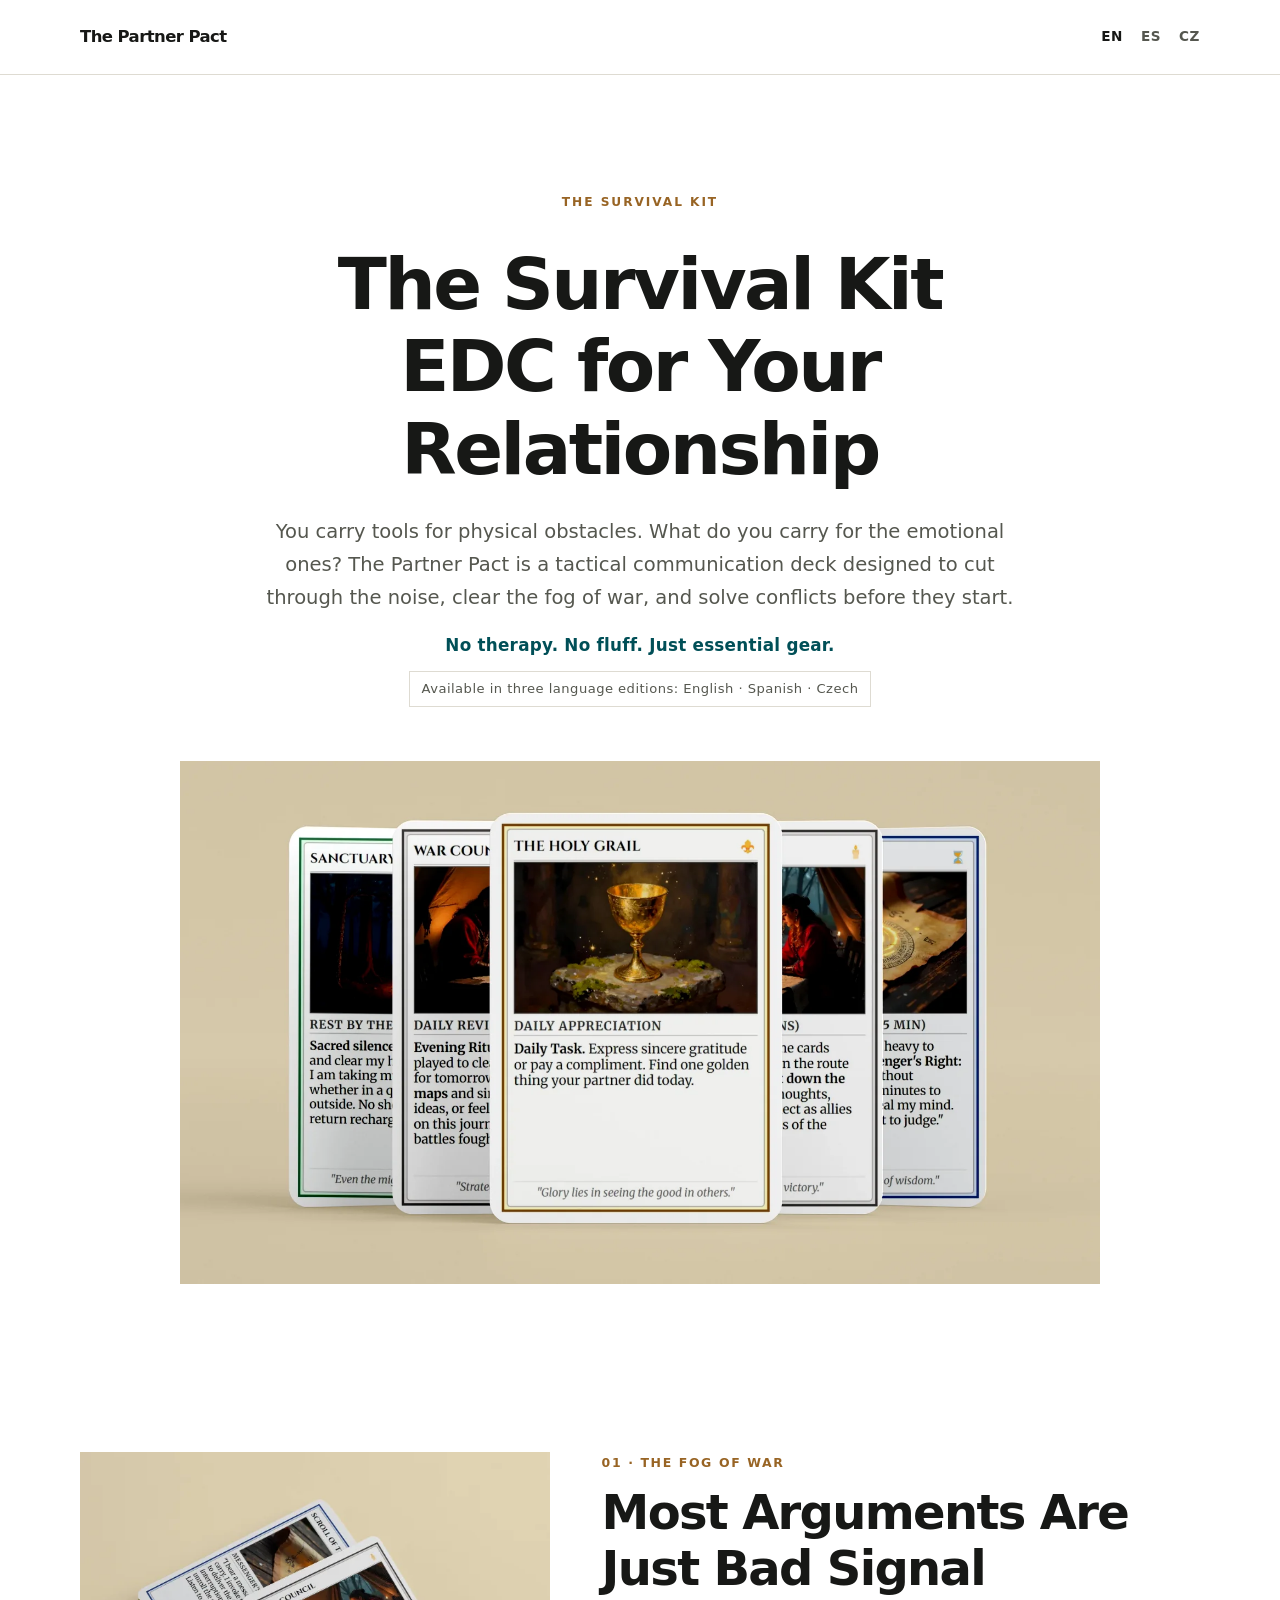
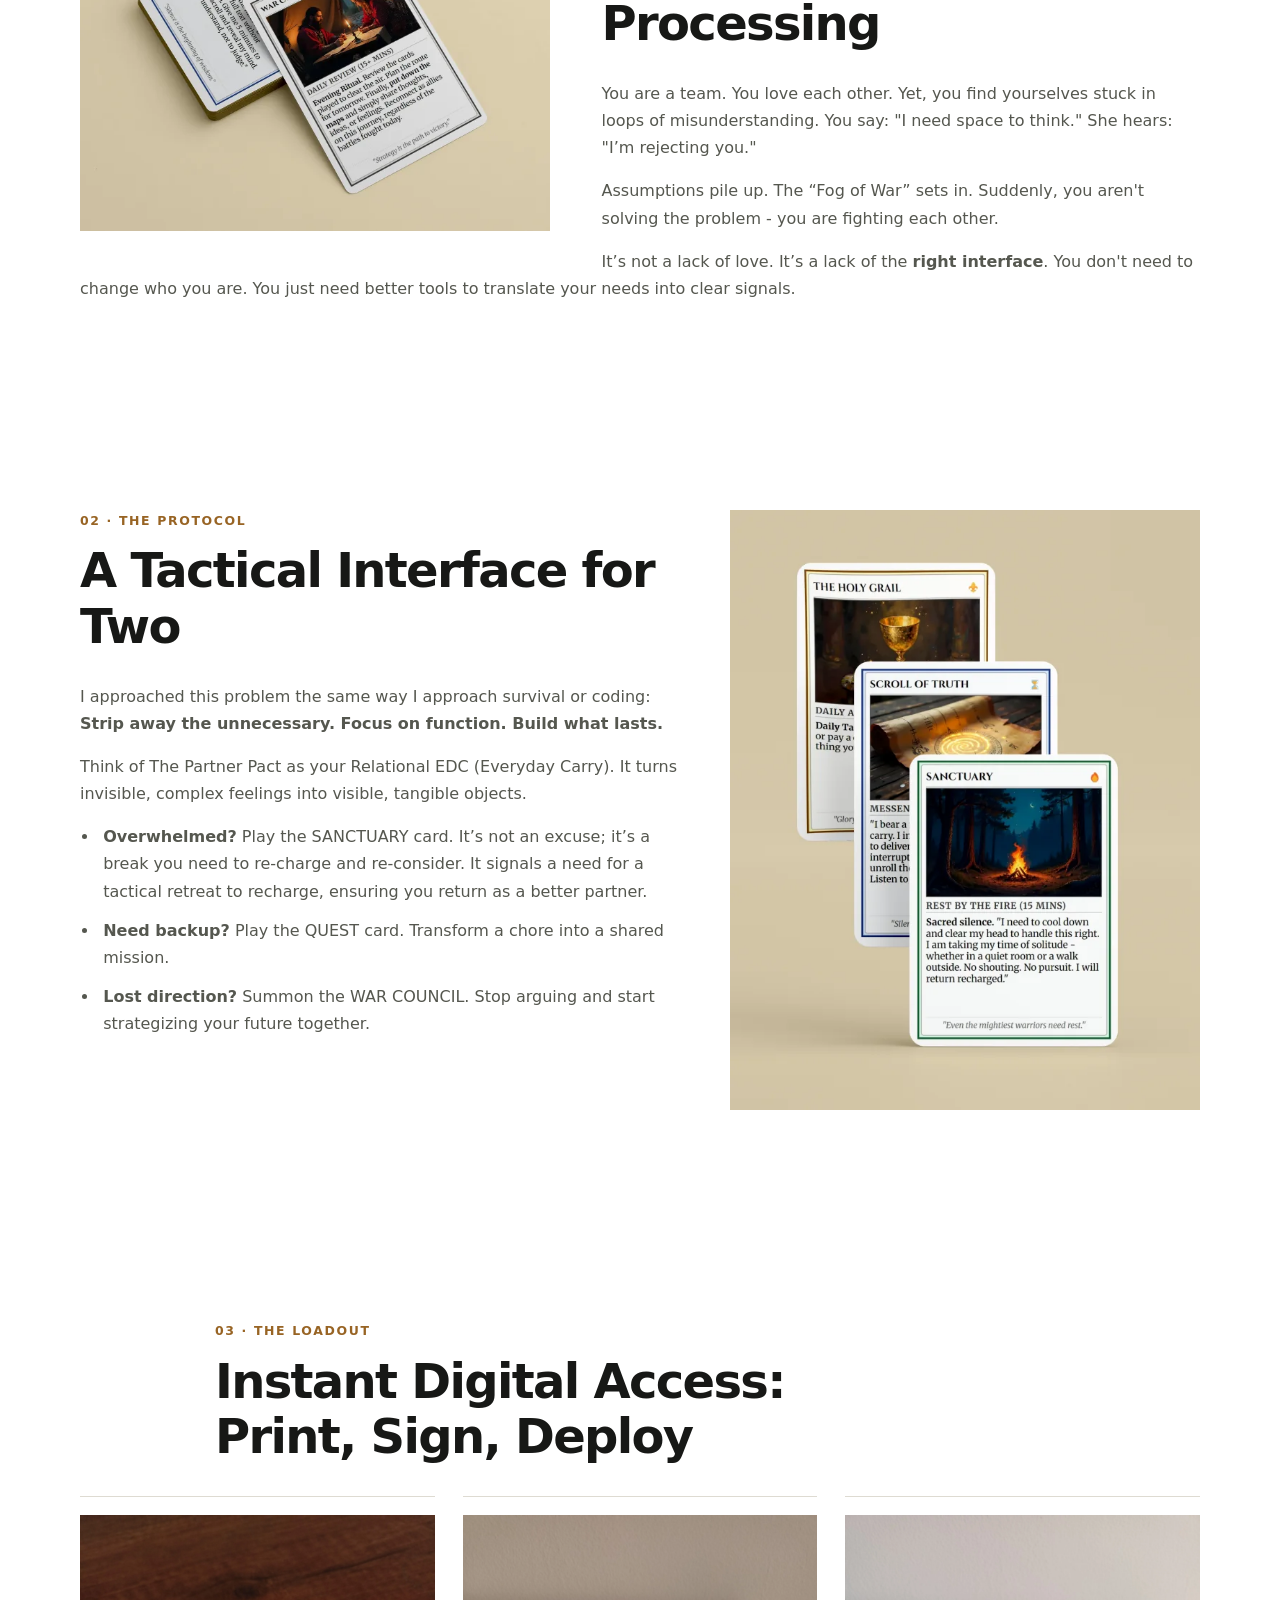
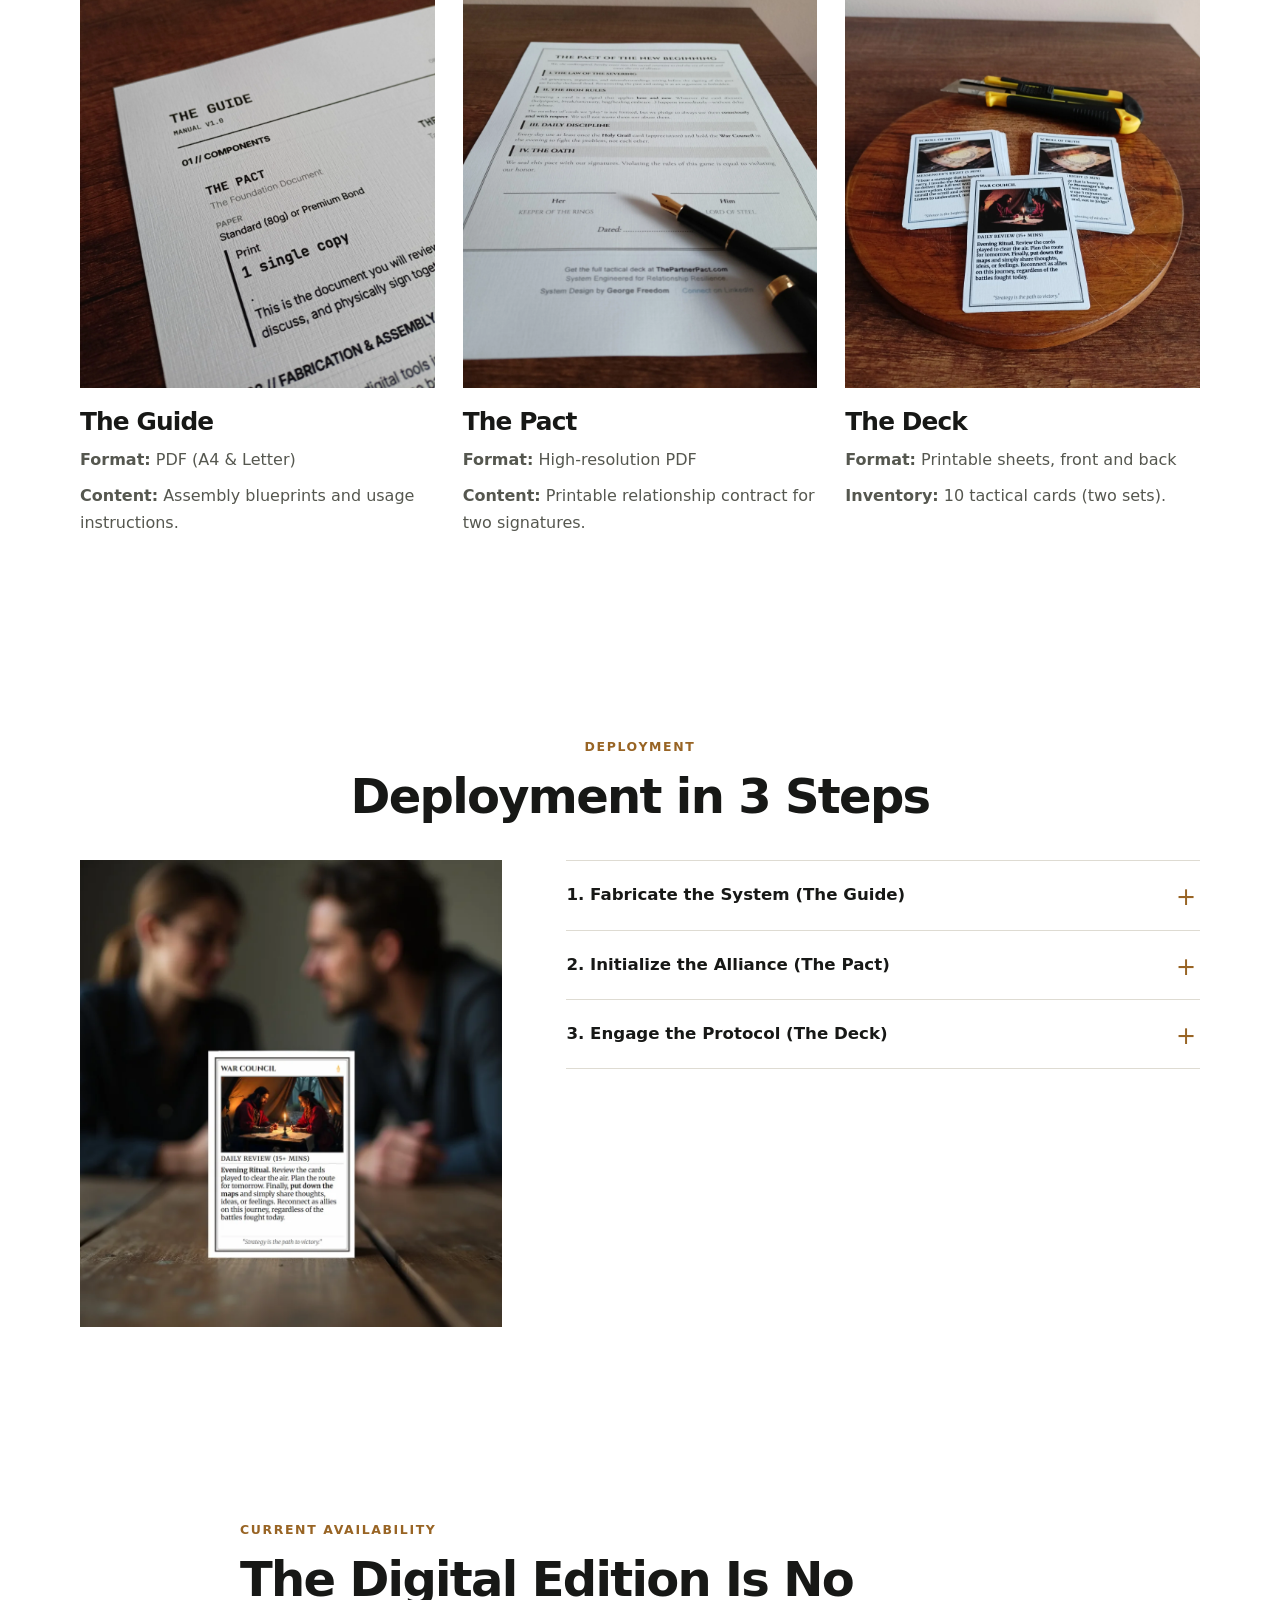
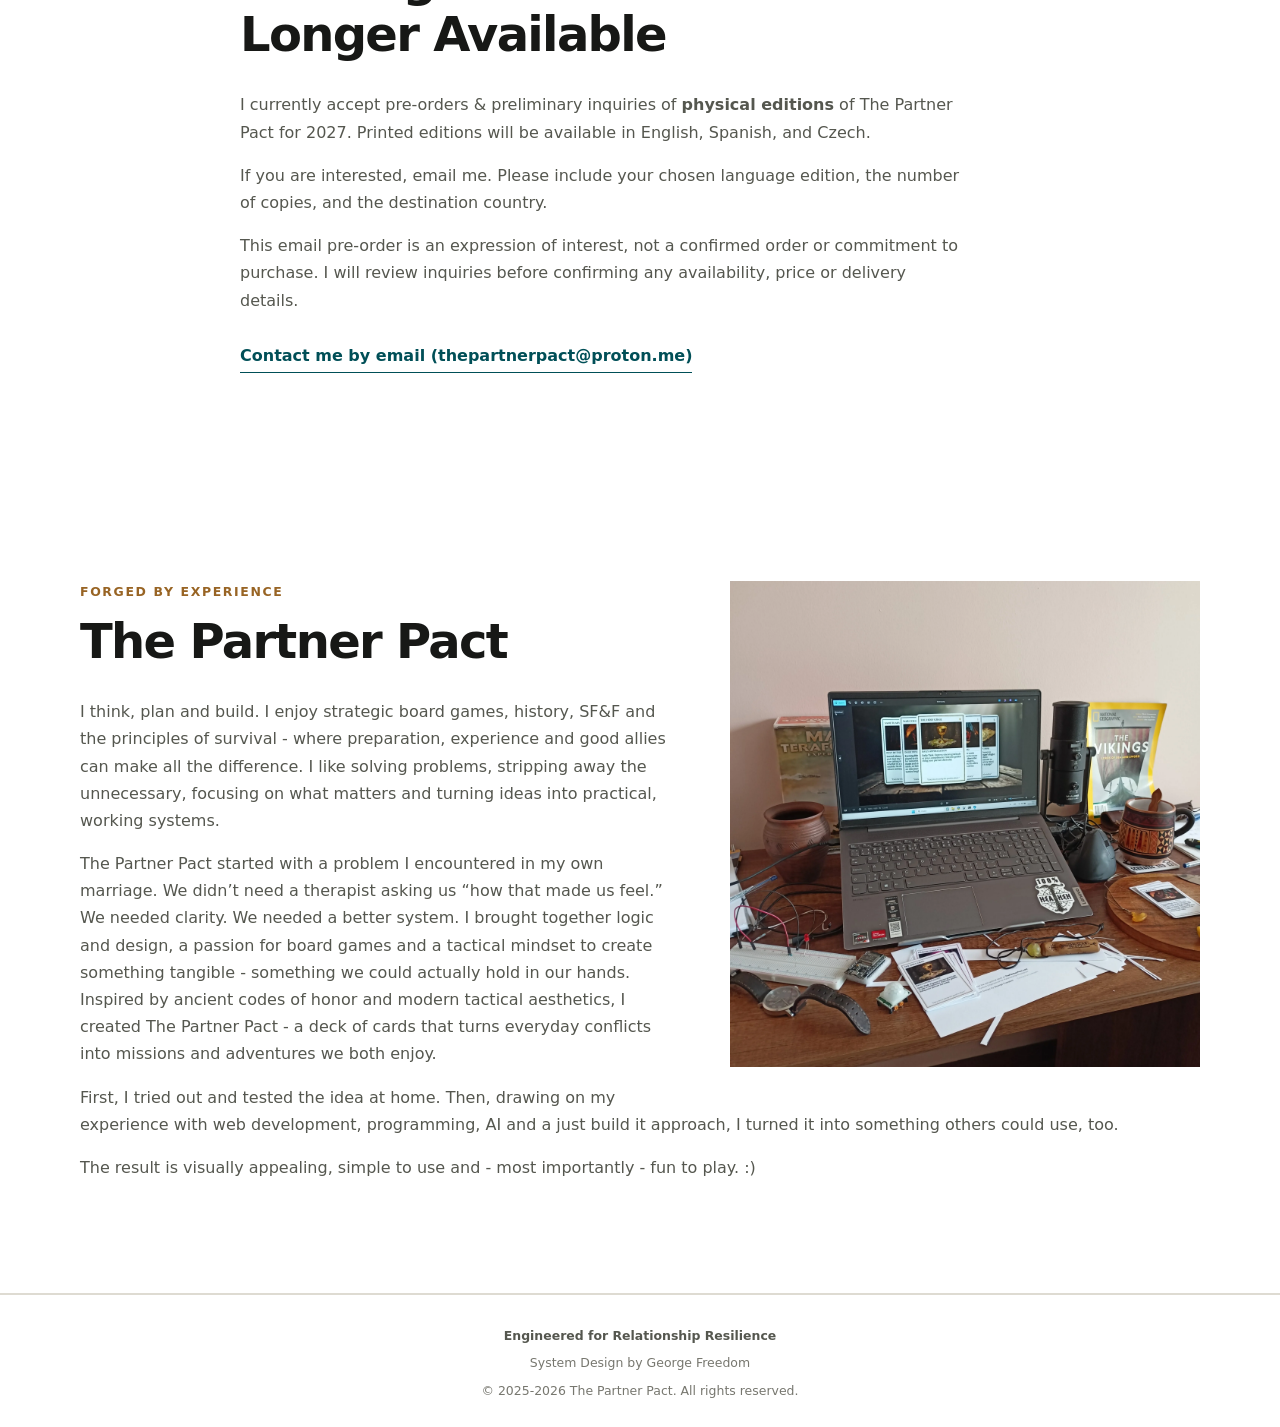
==== index.html @ 32f77688 "Add files via upload" ====
<!doctype html>
<html lang="en">

<head>
  <meta charset="utf-8">
  <meta name="viewport" content="width=device-width, initial-scale=1">
  <meta name="description" content="A tactical communication deck designed to help couples cut through the noise 
  and solve conflicts before they start.">
  <meta name="theme-color" content="#fbfaf7">

  <title>The Partner Pact - Tactical Communication for Couples</title>
  <link rel="icon" href="assets/img/favicon.png" type="image/png">
  <link rel="stylesheet" href="assets/css/style.css">
</head>

<body>
  <!-- Header: brand on the left, language navigation on the right. -->
  <header class="site-header">
    <div class="container header-inner">
      <a class="brand" href="/">The Partner Pact</a>
      <nav class="nav" aria-label="Language navigation">
        <a href="/" aria-current="page" lang="en">EN</a>
        <a href="es/" lang="es">ES</a>
        <a href="cz/" lang="cs">CZ</a>
      </nav>
    </div>
  </header>

  <main>
    <!-- HERO -->
    <section class="hero">
      <div class="container">
        <span class="eyebrow">The Survival Kit</span>
        <h1>The Survival Kit<br>EDC for Your Relationship</h1>
        <p class="lead">You carry tools for physical obstacles. What do you carry for the emotional ones? 
          The Partner Pact is a tactical communication deck designed to cut through the noise, clear the fog of war, 
          and solve conflicts before they start.</p>
        <p class="support support-tagline">No therapy. No fluff. Just essential gear.</p>
        <p class="support support-languages">Available in three language editions: English · Spanish · Czech</p>
        <div class="hero-gallery">
          <img src="assets/img/hero-deck.webp" alt="The Partner Pact deck of communication cards" fetchpriority="high">
        </div>
      </div>
    </section>

    <!-- 1. Fog of War -->
    <section class="section">
      <div class="container text-wrap text-wrap-left">
        <!-- Image left, text right. -->
        <div class="visual">
          <img src="assets/img/war-council.webp" alt="Two cards from The Partner Pact deck" loading="lazy">
        </div>
        <div class="wrap-copy">
          <p class="kicker">01 · The Fog of War</p>
          <h2>Most Arguments Are Just Bad Signal Processing</h2>
          <p>You are a team. You love each other. Yet, you find yourselves stuck in loops of misunderstanding. 
            You say: "I need space to think." She hears: "I’m rejecting you."</p>
          <p>Assumptions pile up. The “Fog of War” sets in. Suddenly, you aren't solving the problem - 
            you are fighting each other.</p>
          <p>It’s not a lack of love. It’s a lack of the <strong>right interface</strong>. You don't need to change who you are. 
            You just need better tools to translate your needs into clear signals.</p>
        </div>
      </div>
    </section>

    <!-- 2. PROTOCOL -->
    <section class="section alt">
      <div class="container text-wrap text-wrap-right">
        <!-- Image right, text left. -->
        <div class="visual">
          <img src="assets/img/fog-cards.webp" alt="The Partner Pact tactical cards - Sanctuary card" loading="lazy">
        </div>
        <div class="wrap-copy">
          <p class="kicker">02 · The Protocol</p>
          <h2>A Tactical Interface for Two</h2>
          <p>I approached this problem the same way I approach survival or coding: <strong>Strip away the unnecessary. 
            Focus on function. Build what lasts.</strong></p>
          <p>Think of The Partner Pact as your Relational EDC (Everyday Carry). It turns invisible, complex feelings 
            into visible, tangible objects.</p>
          <ul class="bullets">
            <li><strong>Overwhelmed?</strong> Play the SANCTUARY card. It’s not an excuse; it’s a break you need to 
              re-charge and re-consider. It signals a need for a tactical retreat to recharge, ensuring you return 
              as a better partner.</li>
            <li><strong>Need backup?</strong> Play the QUEST card. Transform a chore into a shared mission.</li>
            <li><strong>Lost direction?</strong> Summon the WAR COUNCIL. Stop arguing and start strategizing your future 
              together.</li>
          </ul>
        </div>
      </div>
    </section>

    <!-- 3. LOADOUT: show the three components -->
    <section class="section">
      <div class="container">
        <div class="loadout-heading">
          <p class="kicker">03 · The Loadout</p>
          <h2>Instant Digital Access: Print, Sign, Deploy</h2>
        </div>

        <div class="product-grid">
          <article class="product-item">
            <img src="assets/img/guide.webp" alt="The Guide - printable assembly blueprints" loading="lazy">
            <h3>The Guide</h3>
            <p><strong>Format:</strong> PDF (A4 &amp; Letter)</p>
            <p><strong>Content:</strong> Assembly blueprints and usage instructions.</p>
          </article>

          <article class="product-item">
            <img src="assets/img/pact.webp" alt="The Pact - printable relationship agreement" loading="lazy">
            <h3>The Pact</h3>
            <p><strong>Format:</strong> High-resolution PDF</p>
            <p><strong>Content:</strong> Printable relationship contract for two signatures.</p>
          </article>

          <article class="product-item">
            <img src="assets/img/deck.webp" alt="The Deck - printable tactical cards" loading="lazy">
            <h3>The Deck</h3>
            <p><strong>Format:</strong> Printable sheets, front and back</p>
            <p><strong>Inventory:</strong> 10 tactical cards (two sets).</p>
          </article>
        </div>
      </div>
    </section>

    <!-- 4. DEPLOYMENT -->
    <section class="section alt">
      <div class="container">
        <div class="section-head center">
          <p class="kicker">Deployment</p>
          <h2>Deployment in 3 Steps</h2>
        </div>

        <!-- Image left, instructions on the right. -->
        <div class="deployment-layout">
          <div class="visual">
            <img src="assets/img/sealed.webp" alt="The Partner Pact sealed product" loading="lazy">
          </div>
          <div class="steps">
            <details>
              <summary>1. Fabricate the System (The Guide)</summary>
              <div class="details-content">
                <p>First, download <strong>The Guide</strong>. It contains the blueprints and assembly instructions. 
                  Follow them to print and cut two full sets of <strong>The Deck</strong> - one equipment set for you, 
                  and one for your partner.</p>
              </div>
            </details>
            <details>
              <summary>2. Initialize the Alliance (The Pact)</summary>
              <div class="details-content">
                <p>Sit down together and read <strong>The Pact</strong>. Sign it to officially shift your dynamic from 
                  “opponents” to “allies.” This ritual confirms you are now facing challenges together, not against each other.</p>
              </div>
            </details>
            <details>
              <summary>3. Engage the Protocol (The Deck)</summary>
              <div class="details-content">
                <p>Start the action. Don’t overthink words or guess feelings - simply play a card from your deck. 
                  Whether you need a pause, a hug, or support, the card signals your needs instantly without the drama.</p>
              </div>
            </details>
          </div>
        </div>
      </div>
    </section>

    <!-- PHYSICAL EDITIONS -->
    <section class="section alt">
      <div class="container availability">
        <p class="kicker">Current Availability</p>
        <h2>The Digital Edition Is No Longer Available</h2>
        <p>I currently accept pre-orders & preliminary inquiries of <strong>physical editions</strong> of The Partner Pact 
          for 2027. Printed editions will be available in English, Spanish, and Czech.</p>
        <p>If you are interested, email me. Please include your chosen language edition, the number of copies, 
          and the destination country.</p>
        <p>This email pre-order is an expression of interest, not a confirmed order or commitment to purchase. 
          I will review inquiries before confirming any availability, price or delivery details.</p>
        <p class="availability-contact">
          <a href="mailto:thepartnerpact@proton.me?subject=The%20Partner%20Pact%20%E2%80%94%20Preliminary%20Inquiry">
            Contact me by email (thepartnerpact@proton.me)
          </a>
        </p>
      </div>
    </section>

    <!-- ABOUT -->
    <section class="section">
      <div class="container text-wrap text-wrap-right">
        <!-- Image right, text left. -->
        <div class="visual">
          <img src="assets/img/about.webp" alt="My workspace and materials for The Partner Pact" loading="lazy">
        </div>
        <div class="wrap-copy">
          <p class="kicker">Forged by Experience</p>
          <h2>The Partner Pact</h2>
          <p>I think, plan and build. I enjoy strategic board games, history, SF&F and the principles of survival 
            - where preparation, experience and good allies can make all the difference. 
            I like solving problems, stripping away the unnecessary, focusing on what matters and turning ideas into practical, 
            working systems.</p>
          <p>The Partner Pact started with a problem I encountered in my own marriage. 
            We didn’t need a therapist asking us “how that made us feel.” We needed clarity. We needed a better system. 
            I brought together logic and design, a passion for board games and a tactical mindset to create something tangible 
            - something we could actually hold in our hands. Inspired by ancient codes of honor and modern tactical aesthetics, 
            I created The Partner Pact - a deck of cards that turns everyday conflicts into missions and adventures 
            we both enjoy.</p>
          <p>First, I tried out and tested the idea at home. Then, drawing on my experience with web development, 
            programming, AI and a just build it approach, I turned it into something others could use, too.</p>
          <p>The result is visually appealing, simple to use and - most importantly - fun to play. :)</p>
        </div>
      </div>
    </section>

    
  </main>

  <!-- FOOTER -->
  <footer class="site-footer">
    <div class="container">
      <p class="footer-note">Engineered for Relationship Resilience</p>
      <p class="footer-note">System Design by George Freedom</p>
      <p class="footer-note">© 2025-2026 The Partner Pact. All rights reserved.</p>
    </div>
  </footer>

</body>
</html>
---- assets/css/style.css ----
/* THE PARTNER PACT — core site styles
   Plain CSS, deliberately small and dependency-free.
   Keep shared design values here so visual changes stay easy to manage. */

/* 1. Shared design values */
:root {
  color-scheme: light;
  --ink: #171816;
  --muted: #55574f;
  --paper: #fff;
  --sand: #d4c6a5;
  --brown: #986424;
  --teal: #006d77;
  --teal-dark: #004f57;
  --line: #dedbd2;
  --max: 1120px;
}

* {
  box-sizing: border-box;
}

html {
  scroll-behavior: smooth;
}

/* 2. Global layout, typography, images, and links */
body {
  margin: 0;
  color: var(--ink);
  background: var(--paper);
  font-family: "Lexend", system-ui, -apple-system, BlinkMacSystemFont, "Segoe UI", sans-serif;
  font-size: 16px;
  line-height: 1.7;
}

img {
  display: block;
  max-width: 100%;
  height: auto;
}

a {
  color: var(--teal);
  text-underline-offset: .18em;
}

a:hover {
  color: var(--teal-dark);
}

h1,
h2,
h3,
p {
  margin-top: 0;
}

h1,
h2,
h3 {
  line-height: 1.15;
  letter-spacing: -.035em;
}

h1 {
  max-width: 900px;
  margin: .25em auto;
  font-size: clamp(2.5rem, 6vw, 4.5rem);
}

h2 {
  margin-bottom: .6em;
  font-size: clamp(2rem, 4vw, 3rem);
}

h3 {
  margin-bottom: .45em;
  font-size: clamp(1.2rem, 2.4vw, 1.55rem);
}

p {
  color: var(--muted);
}

.container {
  width: min(var(--max), calc(100% - 40px));
  margin-inline: auto;
}

/* 3. Header and three-language navigation */
.site-header {
  border-bottom: 1px solid var(--line);
  background: var(--paper);
}

.header-inner {
  display: flex;
  min-height: 74px;
  align-items: center;
  justify-content: space-between;
  gap: 24px;
}

.brand {
  color: var(--ink);
  font-size: 1.03rem;
  font-weight: 700;
  letter-spacing: -.035em;
  text-decoration: none;
  white-space: nowrap;
}

.nav {
  display: flex;
  flex-wrap: wrap;
  align-items: center;
  justify-content: flex-end;
  gap: 18px;
}

.nav a {
  color: var(--muted);
  font-size: .85rem;
  font-weight: 700;
  letter-spacing: .04em;
  text-decoration: none;
}

.nav a:hover,
.nav a[aria-current="page"] {
  color: var(--ink);
}

/* 4. Hero: centered introduction and large product image */
.hero {
  padding: clamp(64px, 10vw, 112px) 0 72px;
  text-align: center;
}

.eyebrow {
  display: inline-block;
  margin-bottom: 12px;
  color: var(--brown);
  font-size: .76rem;
  font-weight: 700;
  letter-spacing: .16em;
  text-transform: uppercase;
}

.hero .lead {
  max-width: 760px;
  margin: 24px auto 0;
  font-size: clamp(1.03rem, 2vw, 1.22rem);
}

.hero .support {
margin: 16px 0 0;
}

.hero .support-tagline {
color: var(--teal-dark);
font-size: 1.05rem;
font-weight: 700;
letter-spacing: .015em;
}

.hero .support-languages {
display: inline-block;
margin-top: 12px;
padding: 6px 12px;
border: 1px solid var(--line);
color: var(--muted);
font-size: .82rem;
font-weight: 500;
letter-spacing: .035em;
}

.hero-gallery {
  max-width: 920px;
  margin: 54px auto 0;
}

.hero-gallery img {
  width: 100%;
}

/* 5. Sections and image/text layouts
   On wider screens, the image floats beside the text.
   On small screens, the image moves above the text. */
.section {
  padding: clamp(60px, 8vw, 96px) 0;
}

.section.alt {
  background: var(--paper);
}

.text-wrap::after {
  display: table;
  clear: both;
  content: "";
}

.text-wrap .visual {
  width: 42%;
  max-width: 480px;
  margin-bottom: 18px;
}

.text-wrap .visual img {
  width: 100%;
}

.text-wrap-left .visual {
  float: left;
  margin-right: clamp(24px, 4vw, 54px);
}

.text-wrap-right .visual {
  float: right;
  margin-left: clamp(24px, 4vw, 54px);
}

.kicker {
  margin-bottom: 12px;
  color: var(--brown);
  font-size: .78rem;
  font-weight: 700;
  letter-spacing: .13em;
  text-transform: uppercase;
}

.bullets {
  padding-left: 1.2rem;
  color: var(--muted);
}

.bullets li {
  margin: .75em 0;
  padding-left: .25em;
}

/* 6. Loadout: three non-clickable product components */
.loadout-heading {
  max-width: 850px;
  margin: 0 auto 32px;
}

.loadout-heading h2 {
  max-width: 720px;
}

.product-grid {
  display: grid;
  grid-template-columns: repeat(3, minmax(0, 1fr));
  align-items: start;
  gap: 28px;
}

.product-item {
  min-width: 0;
  padding-top: 18px;
  border-top: 1px solid var(--line);
}

.product-item img {
  width: 100%;
  aspect-ratio: 3 / 4;
  object-fit: contain;
  object-position: center;
  margin-bottom: 20px;
  background: transparent;
}

.product-item h3 {
  margin-bottom: 10px;
}

.product-item p {
  margin-bottom: 8px;
}

/* 7. Deployment: image beside expandable instructions */
.section-head {
  max-width: 760px;
  margin: 0 auto 36px;
}

.section-head.center {
  text-align: center;
}

.deployment-layout {
  display: grid;
  grid-template-columns: minmax(0, .8fr) minmax(0, 1.2fr);
  align-items: start;
  gap: clamp(28px, 5vw, 64px);
}

.deployment-layout .visual img {
  width: 100%;
}

.steps {
  width: 100%;
  border-top: 1px solid var(--line);
}

details {
  border-bottom: 1px solid var(--line);
}

summary {
  position: relative;
  padding: 20px 36px 20px 0;
  cursor: pointer;
  font-size: 1.04rem;
  font-weight: 650;
  list-style: none;
}

summary::-webkit-details-marker {
  display: none;
}

/* Plus/minus indicator for each expandable step. */
summary::after {
  position: absolute;
  top: 16px;
  right: 4px;
  color: var(--brown);
  font-size: 1.5rem;
  font-weight: 400;
  content: "+";
}

details[open] summary::after {
  content: "−";
}

.details-content {
  max-width: 760px;
  padding: 0 32px 20px 0;
}

.details-content p:last-child {
  margin-bottom: 0;
}

/* 8. Physical editions: a simple, centered availability notice. */
.availability {
max-width: 800px;
}

.availability h2 {
max-width: 720px;
}

.availability p {
max-width: 720px;
}

.availability-contact {
margin-top: 28px;
}

.availability-contact a {
display: inline-block;
padding-bottom: 3px;
border-bottom: 1px solid currentColor;
color: var(--teal);
font-weight: 600;
text-decoration: none;
}

.availability-contact a {
color: var(--teal-dark);
}

/* 9. Quiet divider and centered footer */
main {
  border-bottom: 1px solid var(--line);
}

.site-footer {
  padding: 30px 0 26px;
  border-top: 1px solid var(--line);
  text-align: center;
}

.site-footer .container {
  display: flex;
  flex-direction: column;
  align-items: center;
  gap: 6px;
}

.footer-note {
  margin: 0;
  color: #77776f;
  font-size: .78rem;
}

.footer-note:first-child {
  color: var(--muted);
  font-weight: 600;
}

/* 10. Mobile layout: stack content and product components */
@media (max-width: 720px) {
  .container {
    width: min(var(--max), calc(100% - 28px));
  }

  .header-inner {
    min-height: 66px;
    align-items: flex-start;
    flex-direction: column;
    justify-content: center;
    gap: 8px;
    padding: 12px 0;
  }

  .nav {
    justify-content: flex-start;
    gap: 16px;
  }

  .hero {
    padding-top: 60px;
  }

  .hero-gallery {
    margin-top: 38px;
  }

  .text-wrap .visual,
  .text-wrap-left .visual,
  .text-wrap-right .visual {
    float: none;
    width: 100%;
    max-width: 560px;
    margin: 0 auto 24px;
  }

  .product-grid {
    grid-template-columns: 1fr;
    gap: 32px;
  }

  /* On phones, each product image sits beside its description. */
  .product-item {
    display: grid;
    grid-template-columns: minmax(110px, 34%) 1fr;
    align-items: start;
    column-gap: 18px;
  }

  .product-item img {
    grid-row: span 3;
    margin-bottom: 0;
  }

  .product-item h3 {
    margin-bottom: 8px;
  }

  .product-item p {
    font-size: .92rem;
  }

  .deployment-layout {
    grid-template-columns: 1fr;
    gap: 24px;
  }

  .deployment-layout .visual {
    max-width: 560px;
  }

  .section {
    padding: 58px 0;
  }

  .download-links {
    align-items: stretch;
    flex-direction: column;
  }
}

/* Respect users who prefer reduced motion. */
@media (prefers-reduced-motion: reduce) {
  html {
    scroll-behavior: auto;
  }

  *,
  *::before,
  *::after {
    transition-duration: .01ms !important;
    animation-duration: .01ms !important;
  }
}
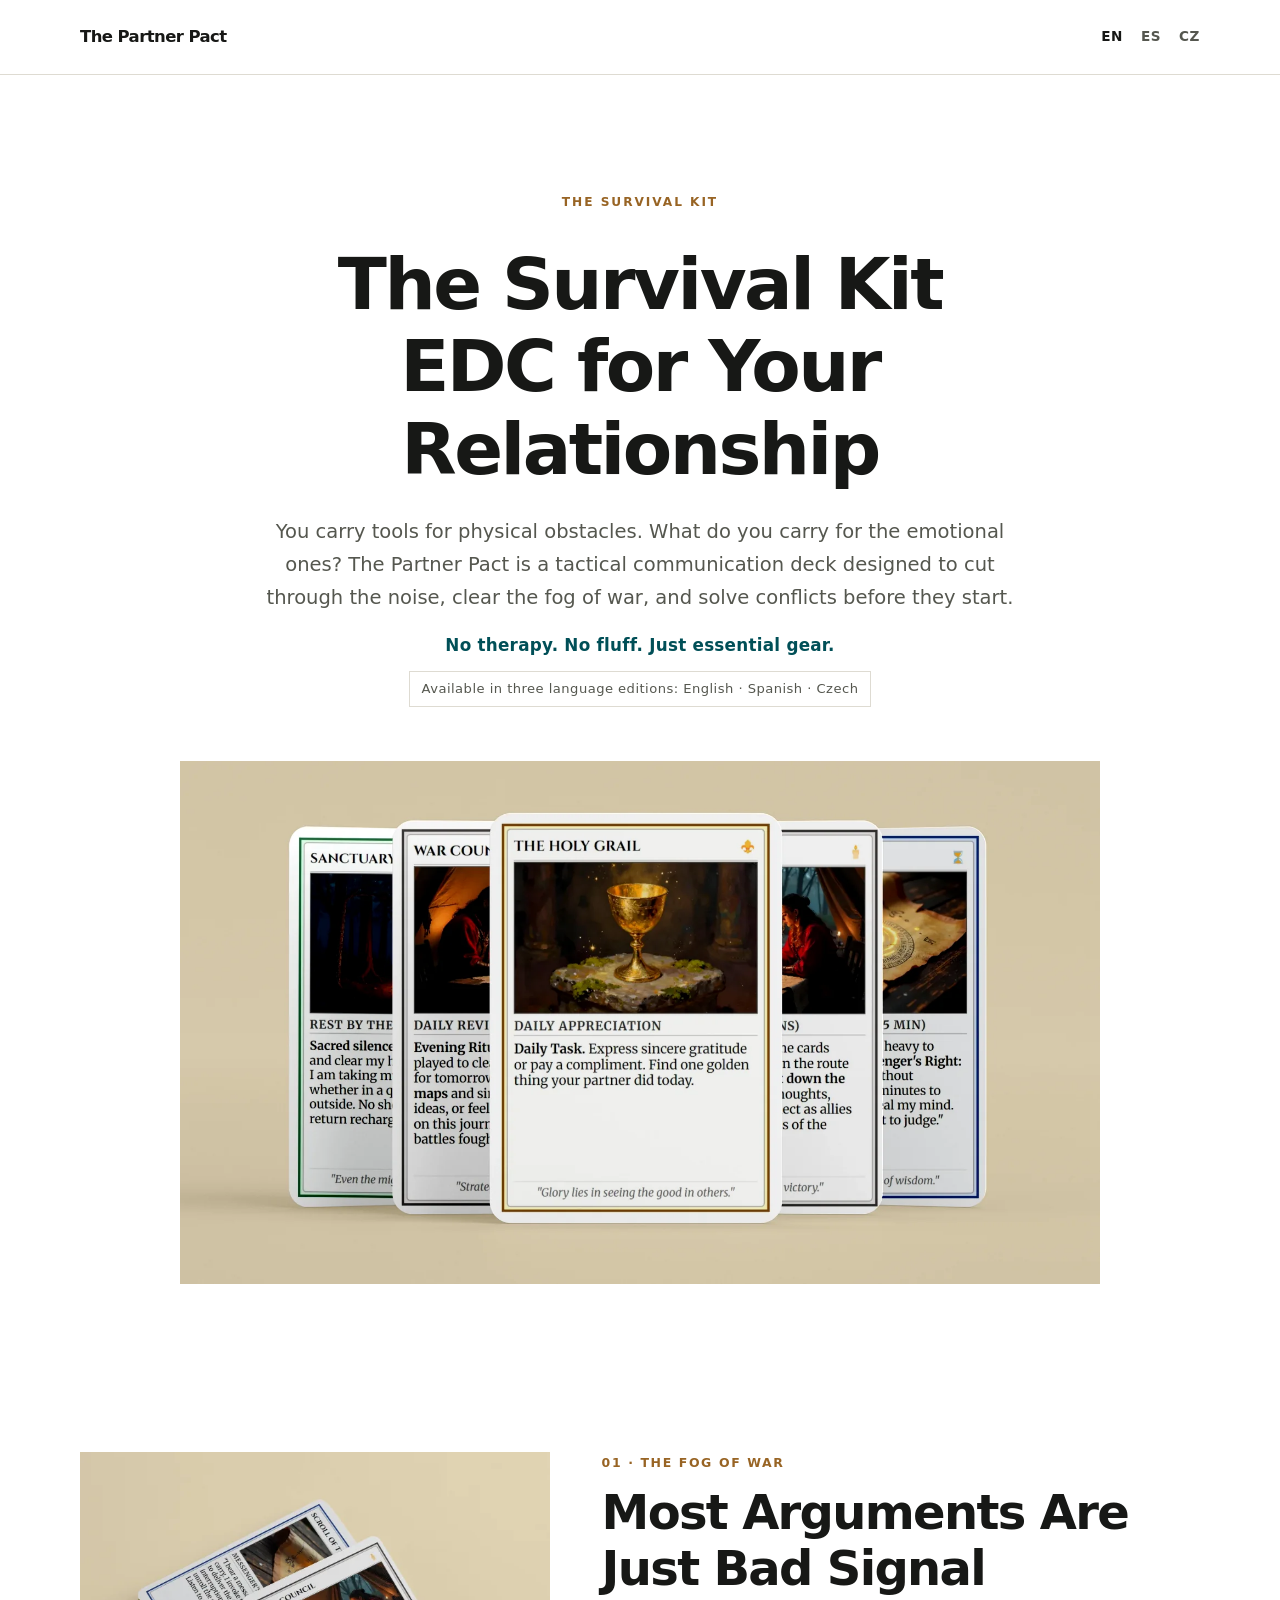
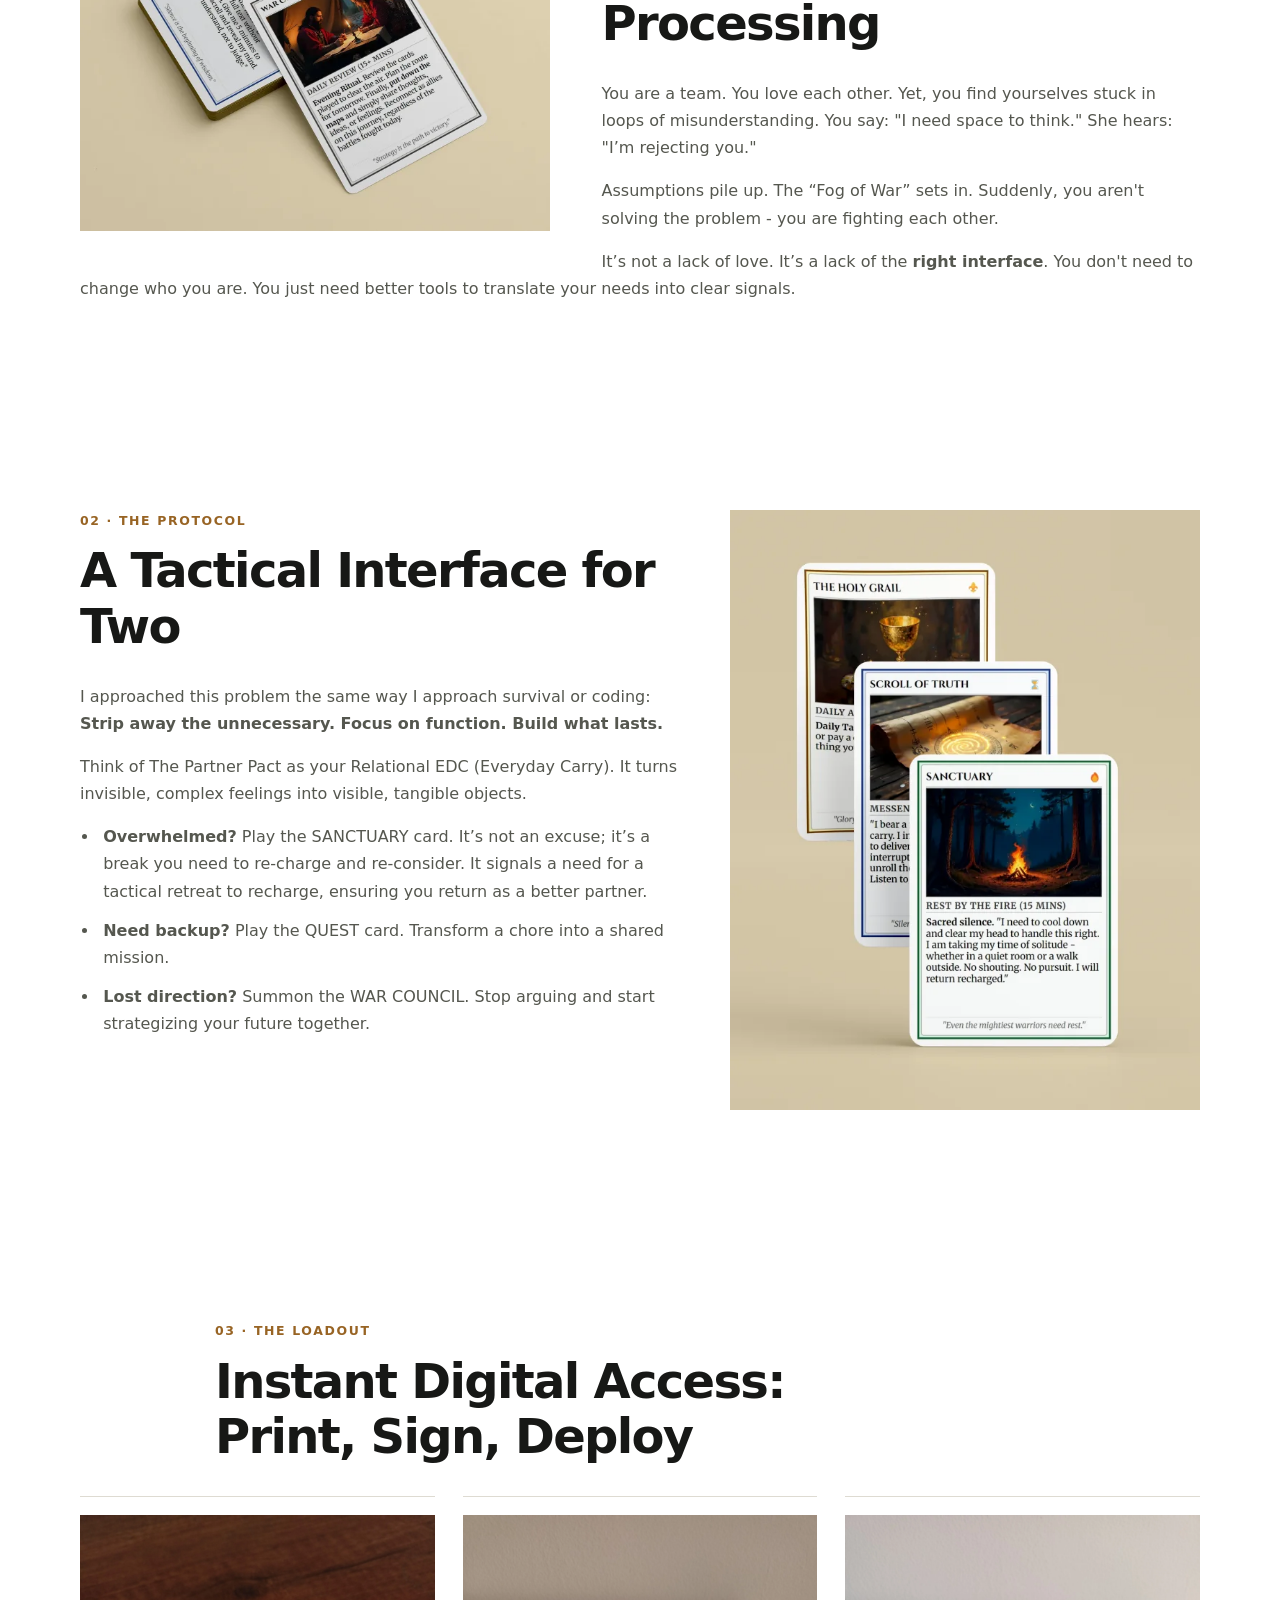
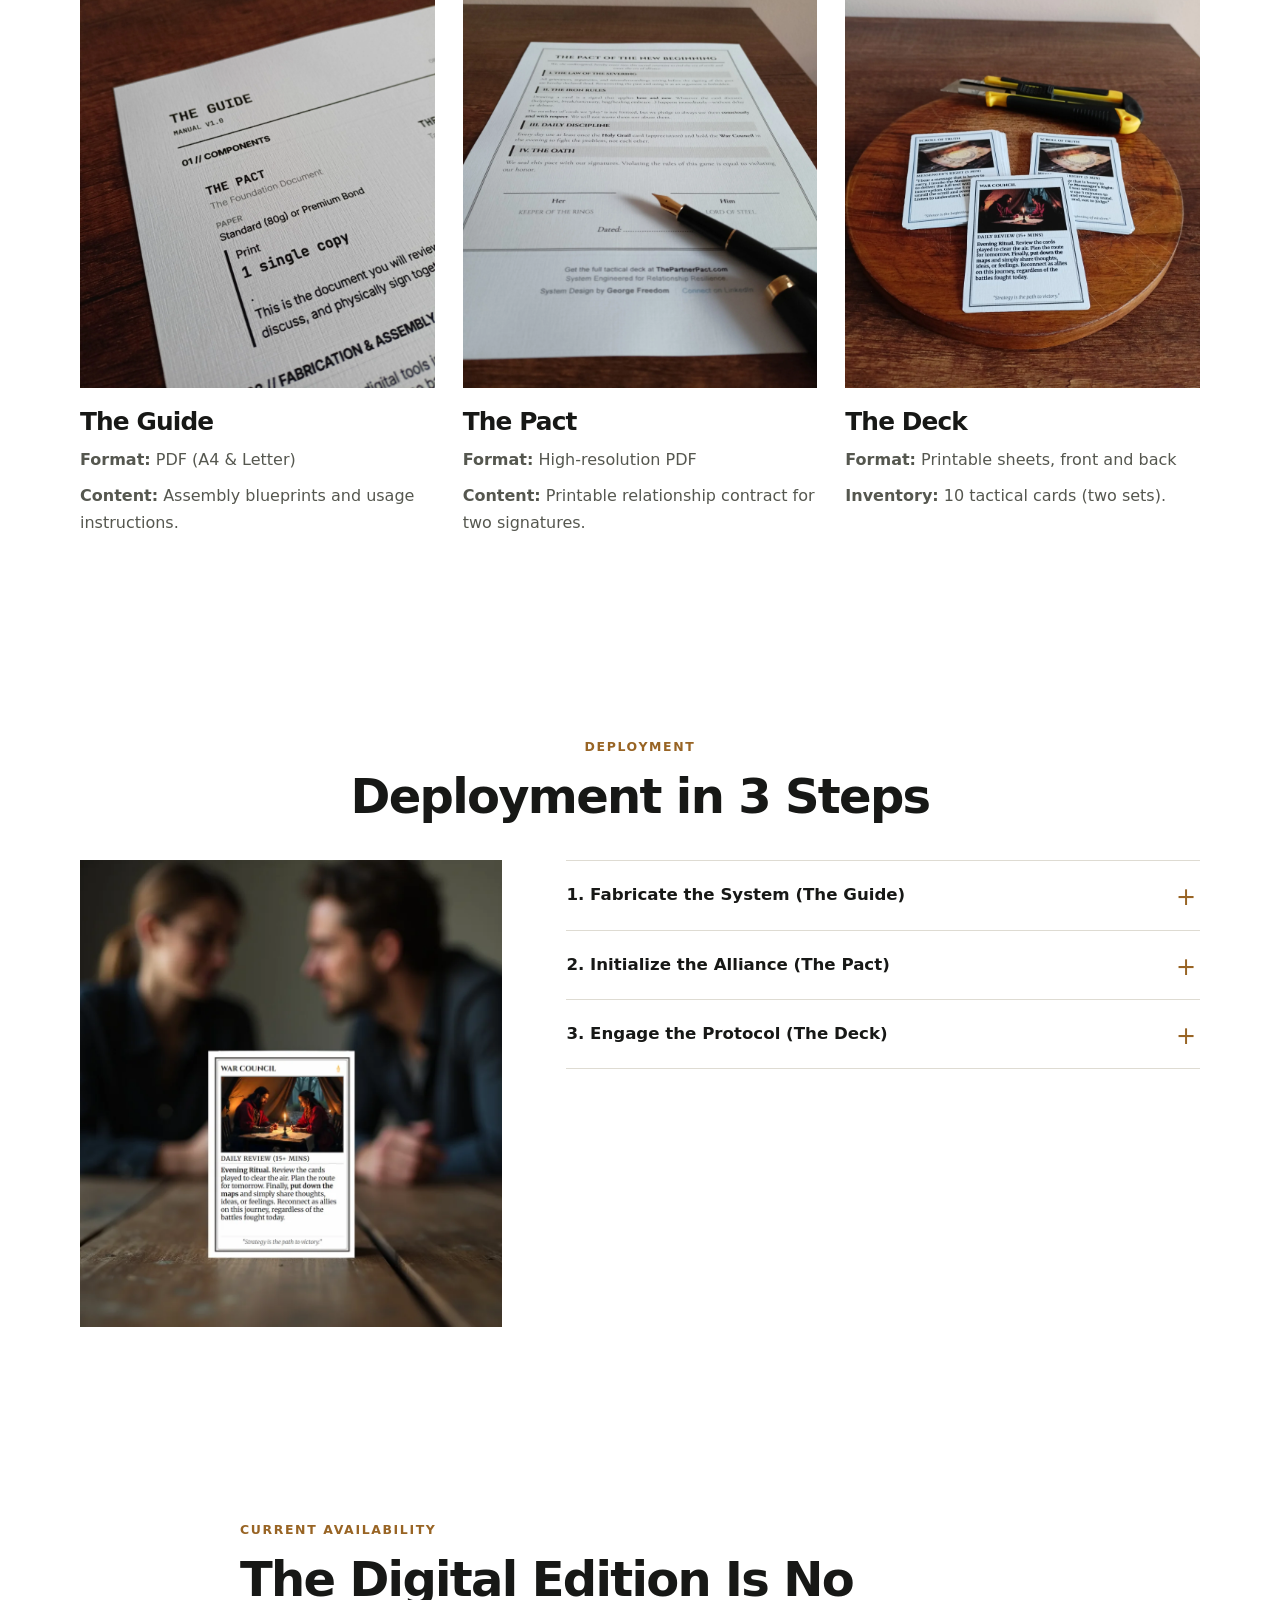
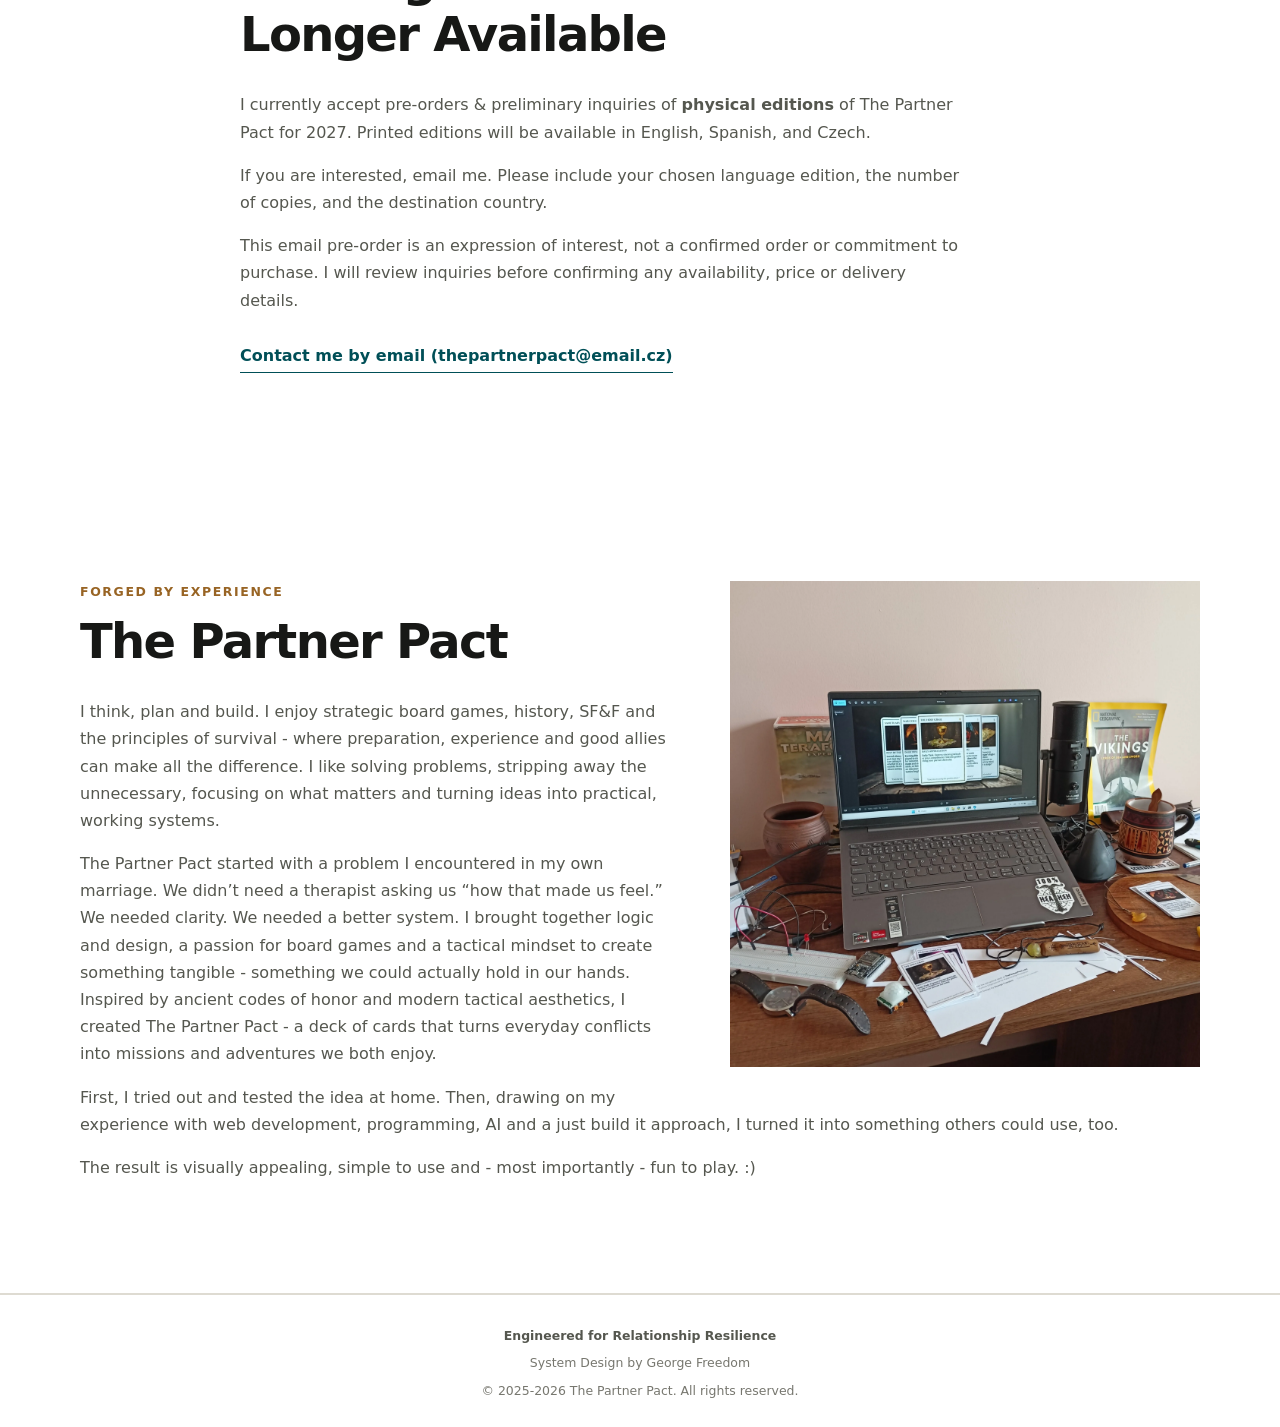
==== commit d1eeb13f: "Add files via upload" ====
--- a/index.html
+++ b/index.html
@@ -175,8 +175,8 @@
         <p>This email pre-order is an expression of interest, not a confirmed order or commitment to purchase. 
           I will review inquiries before confirming any availability, price or delivery details.</p>
         <p class="availability-contact">
-          <a href="mailto:thepartnerpact@proton.me?subject=The%20Partner%20Pact%20%E2%80%94%20Preliminary%20Inquiry">
-            Contact me by email (thepartnerpact@proton.me)
+          <a href="mailto:thepartnerpact@email.cz?subject=The%20Partner%20Pact%20%E2%80%94%20Preliminary%20Inquiry">
+            Contact me by email (thepartnerpact@email.cz)
           </a>
         </p>
       </div>
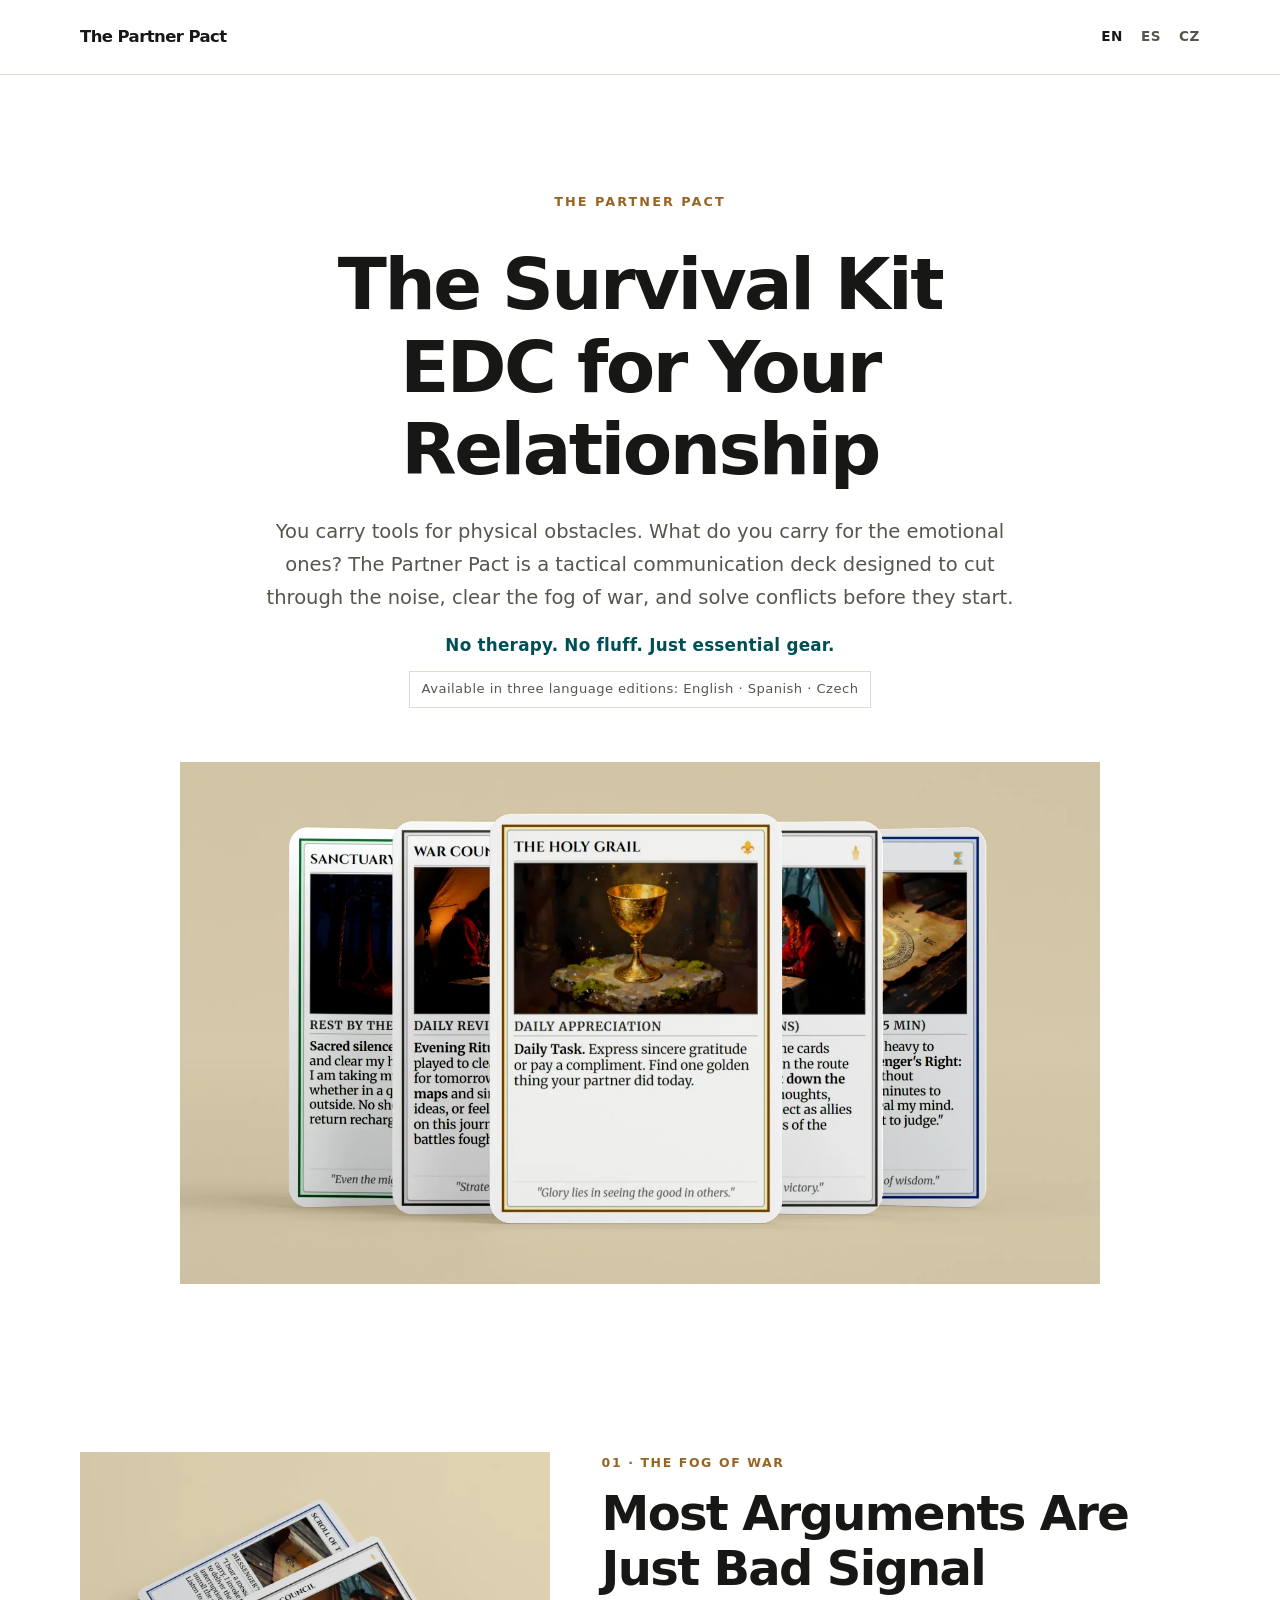
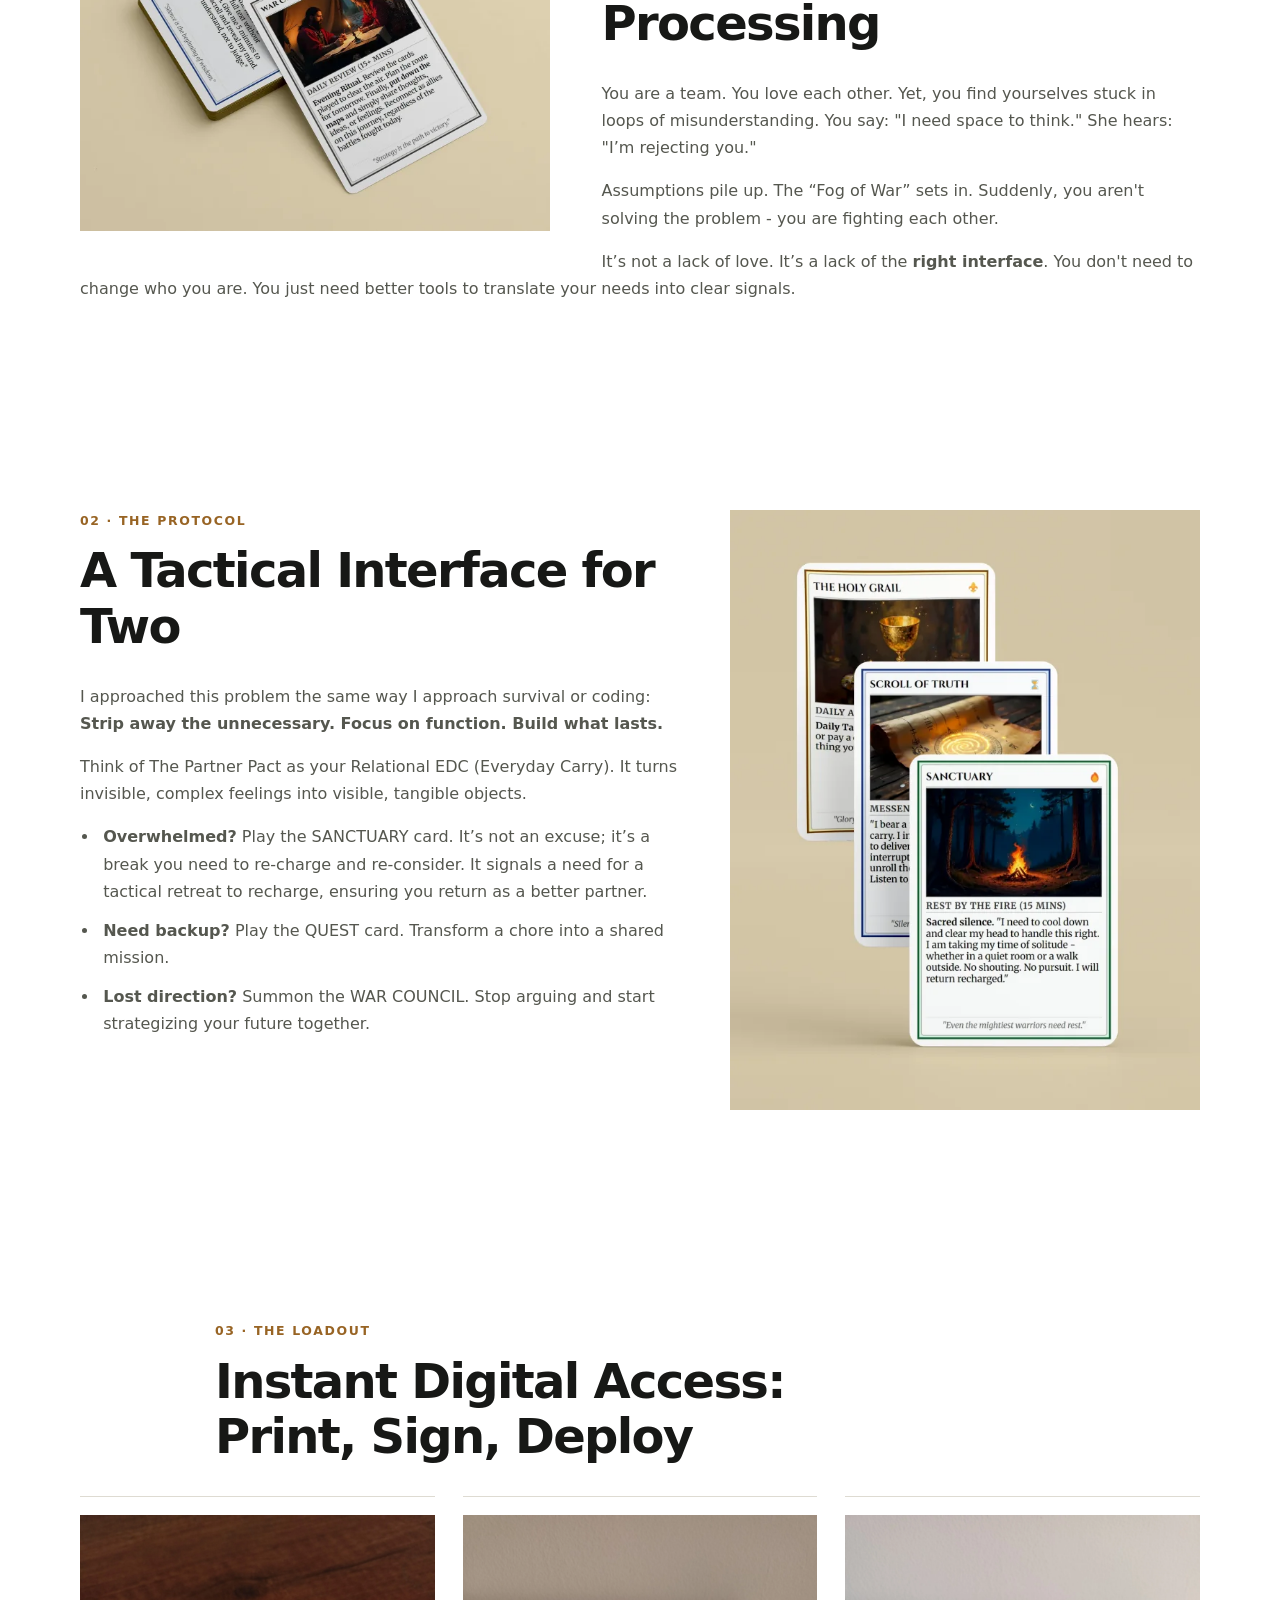
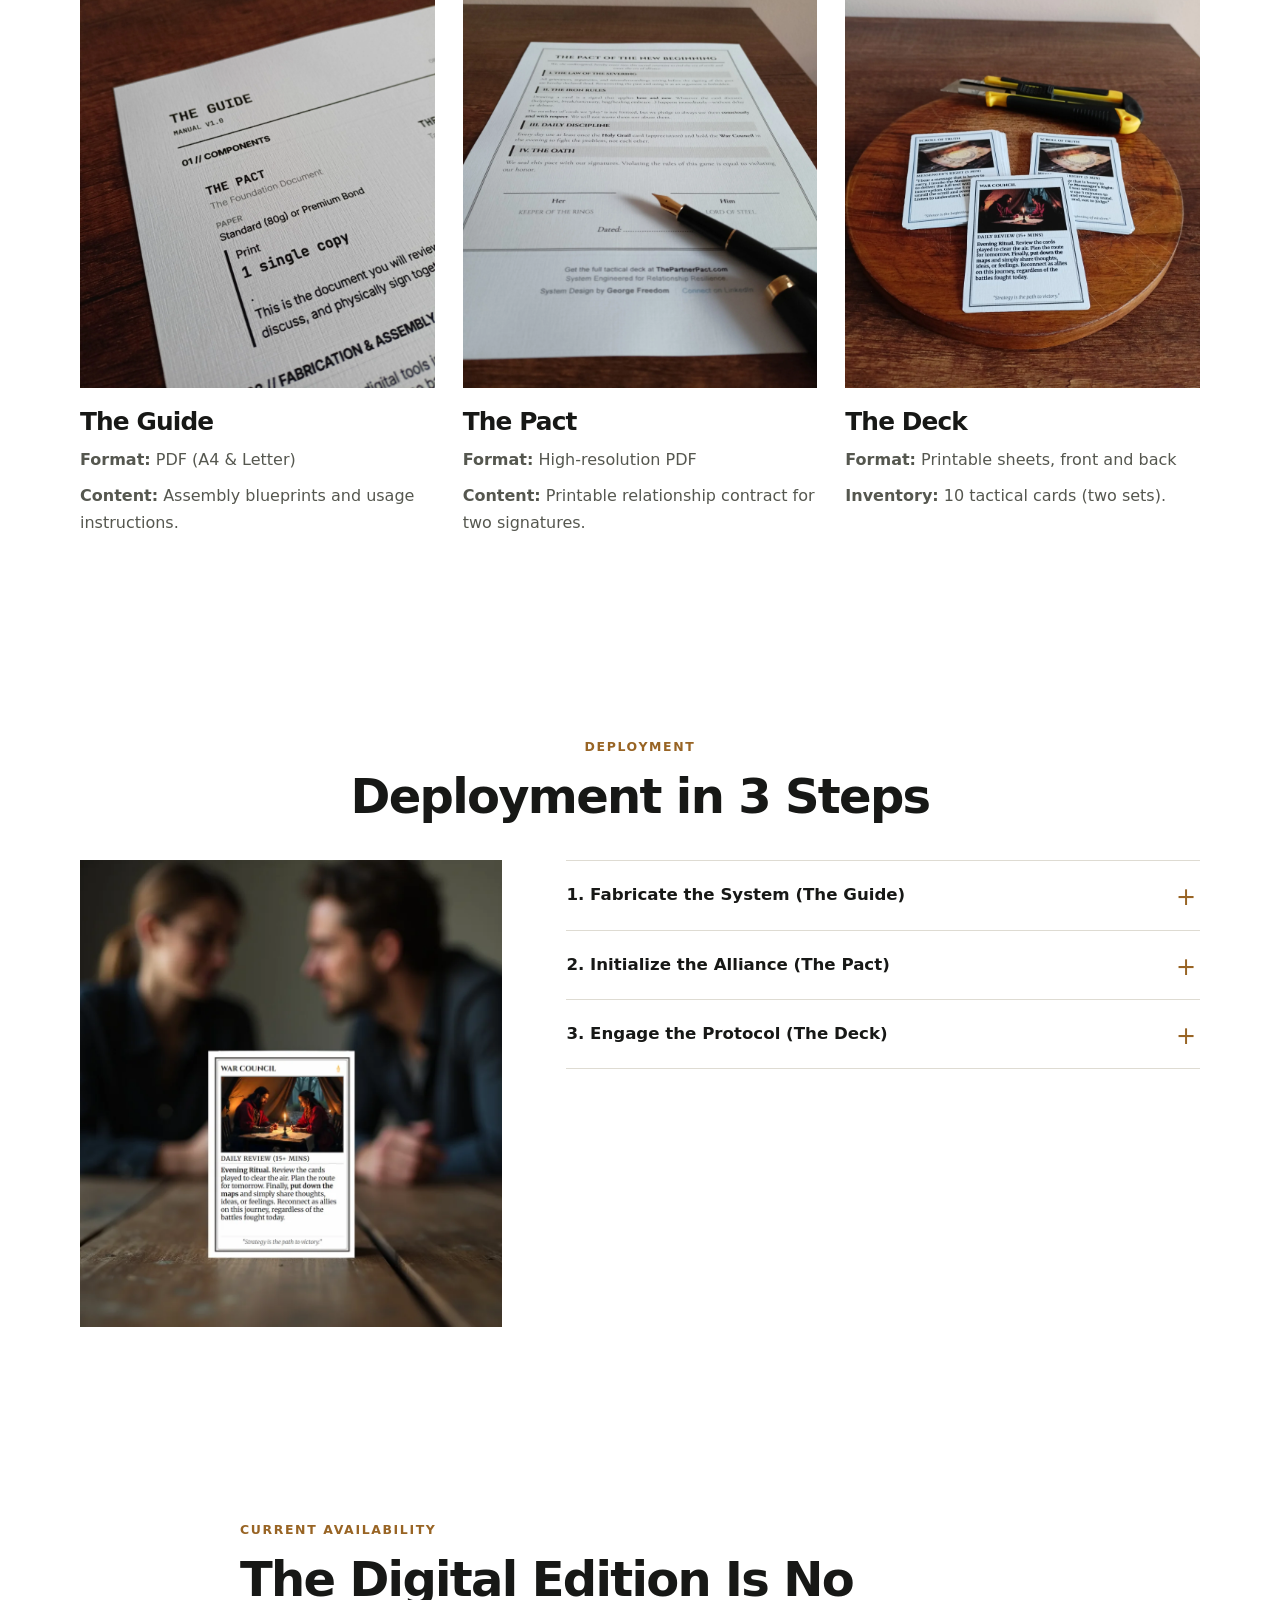
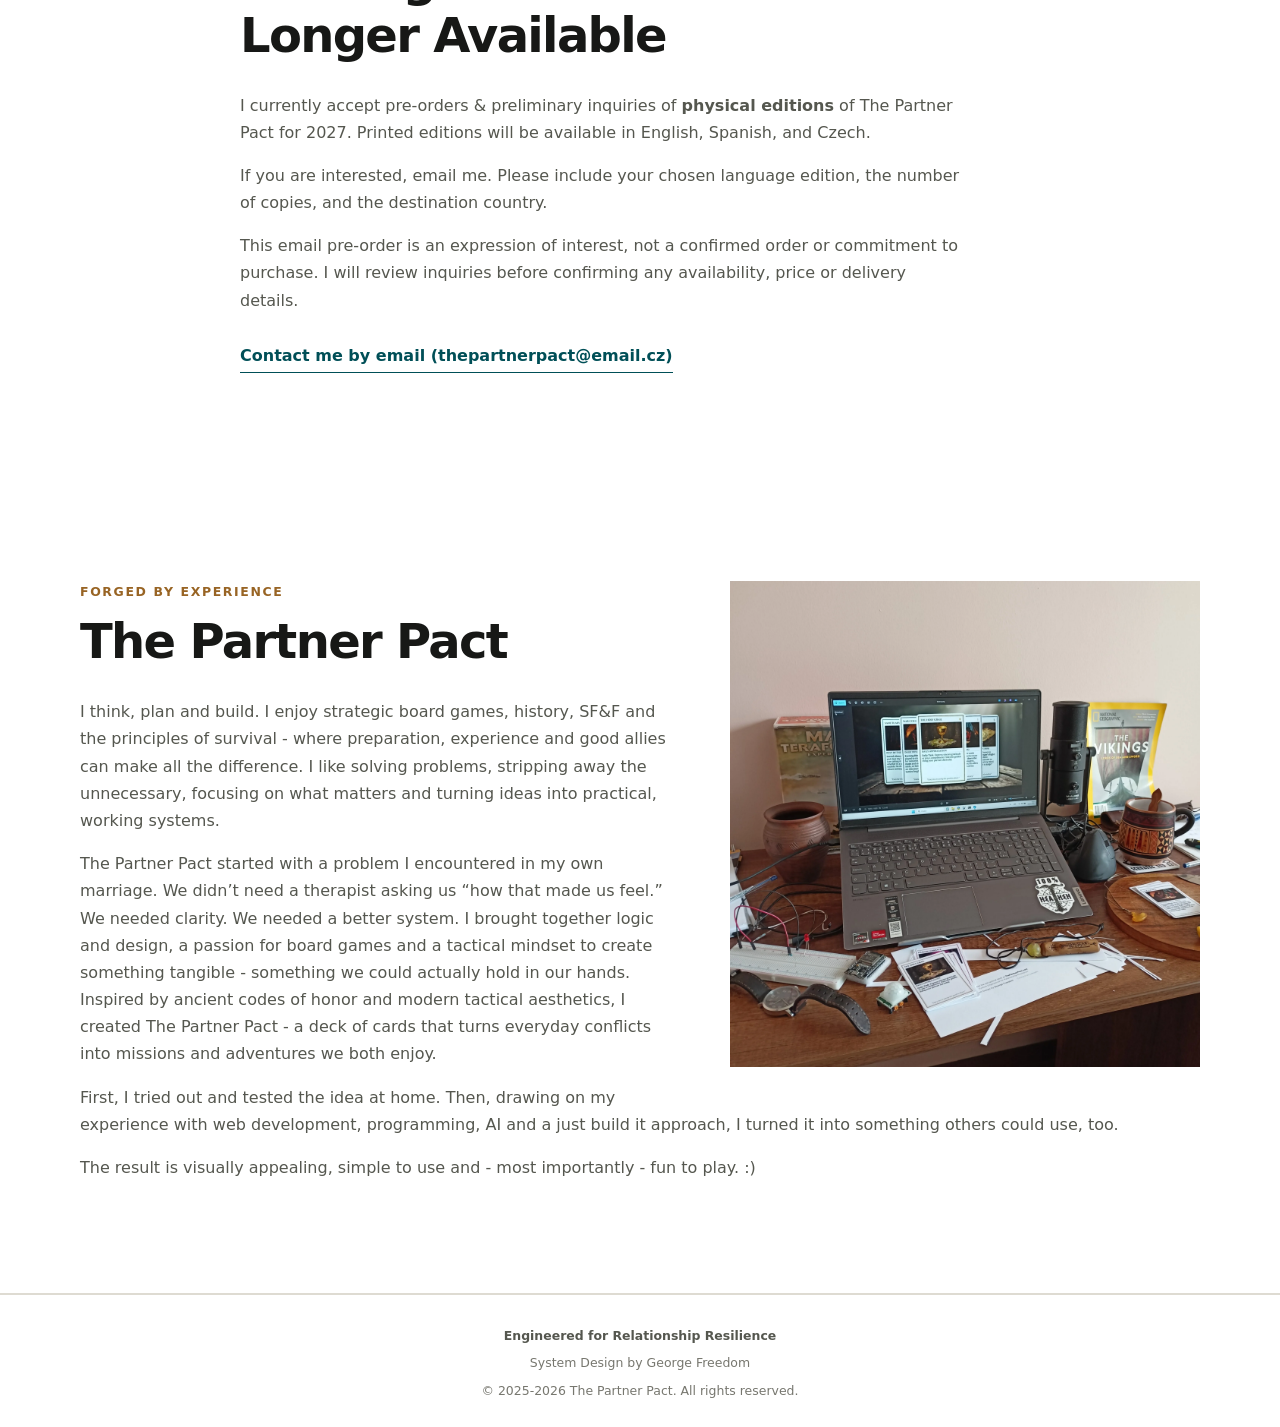
==== commit d960e540: "Add files via upload" ====
--- a/index.html
+++ b/index.html
@@ -30,7 +30,7 @@
     <!-- HERO -->
     <section class="hero">
       <div class="container">
-        <span class="eyebrow">The Survival Kit</span>
+        <span class="eyebrow">The Partner Pact</span>
         <h1>The Survival Kit<br>EDC for Your Relationship</h1>
         <p class="lead">You carry tools for physical obstacles. What do you carry for the emotional ones? 
           The Partner Pact is a tactical communication deck designed to cut through the noise, clear the fog of war, 
--- a/assets/css/style.css
+++ b/assets/css/style.css
@@ -142,7 +142,7 @@
   display: inline-block;
   margin-bottom: 12px;
   color: var(--brown);
-  font-size: .76rem;
+  font-size: .8rem;
   font-weight: 700;
   letter-spacing: .16em;
   text-transform: uppercase;
